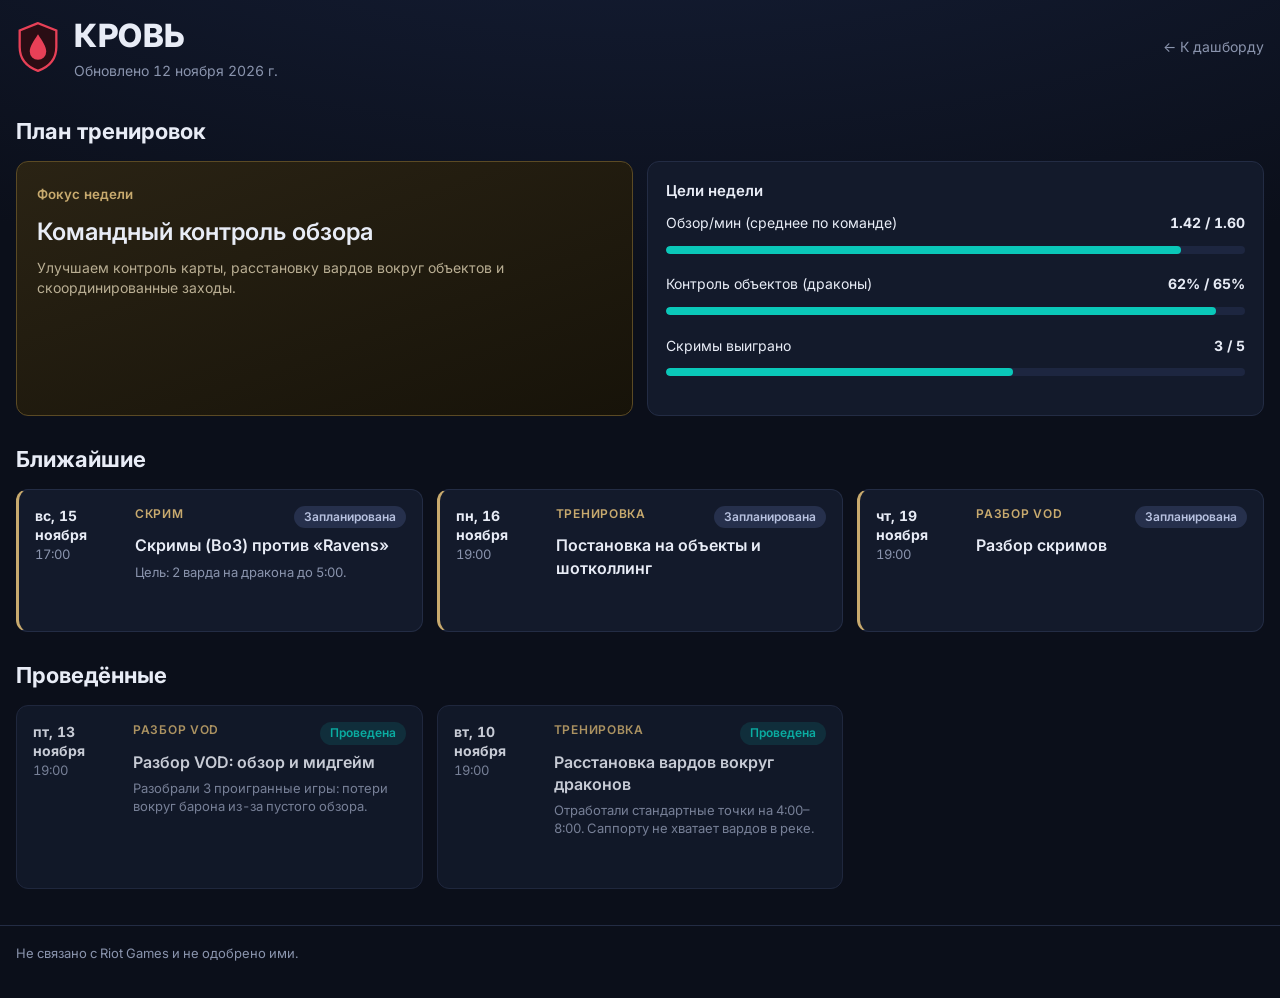
==== training.html @ 1b461cc7 "Дашборд команды КРОВЬ: макет, скрипт Riot API, план тренировок Co-Authored-By: Claude Sonnet 5.5 <no" ====
<!doctype html>
<html lang="ru">
<head>
  <meta charset="utf-8">
  <meta name="viewport" content="width=device-width, initial-scale=1">
  <title>КРОВЬ — план тренировок</title>
  <meta name="description" content="Полный план тренировок команды: цели, расписание, итоги.">
  <link rel="stylesheet" href="https://fonts.googleapis.com/css2?family=Inter:wght@400;500;600;700;800&display=swap">
  <link rel="stylesheet" href="style.css">
</head>
<body>
  <header class="top">
    <div class="wrap top-row">
      <div class="brand">
        <svg class="logo" viewBox="0 0 48 56" aria-hidden="true"><path d="M24 2 4 10v18c0 14 9 22 20 26 11-4 20-12 20-26V10z" fill="#2a0d14" stroke="#e84057" stroke-width="2.5"/><path d="M24 14c-5 8-9 13-9 19a9 9 0 0 0 18 0c0-6-4-11-9-19z" fill="#e84057"/></svg>
        <div><h1 id="teamName">КРОВЬ</h1><p class="sub" id="upd"></p></div>
      </div>
      <a class="back" href="index.html#training">← К дашборду</a>
    </div>
  </header>
  <main class="wrap">
    <h2>План тренировок</h2>
    <div class="training tp">
      <div class="focus" id="focus"></div>
      <div class="card"><h3>Цели недели</h3><div id="goals"></div></div>
    </div>
    <h2>Ближайшие</h2>
    <div class="sess" id="upcoming"></div>
    <h2>Проведённые</h2>
    <div class="sess" id="done"></div>
  </main>
  <footer class="wrap foot"><span class="muted">Не связано с Riot Games и не одобрено ими.</span><span class="chip" id="mockChip" hidden>Мок-данные</span></footer>
  <script src="training.js"></script>
</body>
</html>
---- style.css ----
:root{
  --bg:#0b0f1a; --card:#131a2b; --card2:#0f1626; --line:#232c44; --text:#e8ecf6; --muted:#8a94ad;
  --gold:#c8aa6e; --teal:#0ac8b9; --red:#e84057; --blue:#5b7bff;
  --r:12px;
}
*{box-sizing:border-box}
html{scroll-behavior:smooth;scroll-padding-top:64px}
body{margin:0;background:radial-gradient(1200px 500px at 50% -200px,#16203a,transparent),var(--bg);color:var(--text);font-family:Inter,system-ui,sans-serif;font-variant-numeric:tabular-nums;line-height:1.4}
.wrap{max-width:1280px;margin:0 auto;padding:0 16px}
h1,h2,h3{margin:0}
h2{font-size:22px;margin:28px 0 14px}
h3{font-size:15px;margin:0 0 12px;font-weight:600}
.muted{color:var(--muted);font-weight:400;font-size:13px}
.sub{margin:2px 0 0;color:var(--muted);font-size:14px}
.card{background:var(--card);border:1px solid var(--line);border-radius:var(--r);padding:18px}

/* header */
.top{border-bottom:0}
.navbar{position:sticky;top:0;z-index:20;background:rgba(11,15,26,.94);backdrop-filter:blur(8px);border-bottom:1px solid var(--line)}
.top-row{display:flex;align-items:center;justify-content:space-between;gap:16px;padding-top:14px;padding-bottom:8px;flex-wrap:wrap}
.brand{display:flex;align-items:center;gap:14px}
.logo{width:44px;height:52px}
h1{font-size:32px;font-weight:800;letter-spacing:.5px}
.rating{display:flex;align-items:center;gap:18px;background:var(--card);border:1px solid var(--line);border-radius:var(--r);padding:10px 18px}
.rating .rk{display:flex;align-items:center;gap:10px}
.rating small{display:block;color:var(--muted);font-size:12px}
.rating .big{font-size:22px;font-weight:700}
.rating .sep{width:1px;align-self:stretch;background:var(--line)}
.nav{display:flex;gap:26px;padding-bottom:0;overflow-x:auto}
.nav a{color:var(--muted);text-decoration:none;font-weight:500;padding:10px 2px;border-bottom:2px solid transparent;white-space:nowrap}
.nav a:hover{color:var(--text)}
.nav a.active{color:var(--gold);border-color:var(--gold)}

/* roster */
.roster{display:grid;grid-template-columns:repeat(5,1fr);gap:14px}
.pcard{background:var(--card);border:1px solid var(--line);border-radius:var(--r);padding:14px;cursor:pointer;transition:border-color .15s,transform .15s}
.pcard:hover{border-color:#3a4668}
.pcard.sel{border-color:var(--gold);box-shadow:0 0 0 1px var(--gold) inset}
.role{display:flex;align-items:center;gap:8px;color:var(--muted);font-size:12px;letter-spacing:.08em;text-transform:uppercase;font-weight:600;margin-bottom:10px}
.who{display:flex;gap:10px;align-items:center}
.av{width:52px;height:52px;border-radius:10px;background:#1b2440;object-fit:cover;flex:none;border:1px solid var(--line)}
.who b{display:block;font-size:16px;word-break:break-all}
.who b a{color:inherit;text-decoration:none}
.who b a:hover{text-decoration:underline}
.rank{display:flex;align-items:center;gap:6px;font-size:12px;color:var(--text)}
.wr{font-size:12px;color:var(--muted);margin-top:4px}
.mini{display:grid;grid-template-columns:repeat(3,1fr);gap:4px;margin:12px 0;text-align:center}
.mini small{display:block;color:var(--muted);font-size:11px}
.mini b{font-size:16px}
.formrow{display:flex;align-items:center;gap:12px}
.ring{position:relative;width:60px;height:60px;flex:none}
.ring svg{transform:rotate(-90deg)}
.ring span{position:absolute;inset:0;display:grid;place-items:center;font-size:20px;font-weight:700}
.formrow small{display:block;color:var(--muted);font-size:12px}
.up{color:var(--teal)} .down{color:var(--red)}
.lp{display:flex;justify-content:space-between;font-size:11px;color:var(--muted);margin-top:12px}
.lp b{font-size:12px}
.spark{width:100%;height:44px;display:block;margin-top:4px;border-radius:6px;background:var(--card2)}

/* layout */
.two{display:grid;grid-template-columns:1.6fr 1fr;gap:14px;margin-top:14px}
.two.eq{grid-template-columns:1fr 1fr;margin-top:0}
.two .card h2{margin:0 0 12px;font-size:20px}
.table-wrap{overflow-x:auto}
table{width:100%;border-collapse:collapse;font-size:14px}
th{color:var(--muted);font-weight:500;text-align:left;font-size:12px;padding:6px 8px}
td{padding:7px 8px;border-top:1px solid var(--line);white-space:nowrap}
td.num,th.num{text-align:right}
.idx{display:inline-grid;place-items:center;width:22px;height:22px;border-radius:5px;font-size:12px;font-weight:700}
.i1{background:#7a6230;color:#f6d98e}.i2{background:#4b5366;color:#dfe5f3}.i3{background:#6b4527;color:#f0b98a}
.cell{display:flex;align-items:center;gap:8px}
.cell img{width:26px;height:26px;border-radius:6px;background:#1b2440}
.bar{display:inline-block;vertical-align:middle;width:110px;height:8px;border-radius:5px;background:#1d2640;overflow:hidden}
.bar i{display:block;height:100%;border-radius:5px;background:var(--teal)}
.bar.gold i{background:var(--gold)}
.bar.red i{background:var(--red)}
.barcell{display:flex;align-items:center;gap:8px}
.best{display:flex;align-items:center;justify-content:space-between;gap:10px;background:var(--card2);border-radius:10px;padding:10px 12px;margin-bottom:8px}
.best .l{display:flex;align-items:center;gap:10px;color:var(--muted);font-size:14px}
.best .r{display:flex;align-items:center;gap:8px;font-weight:600}
.best img{width:28px;height:28px;border-radius:6px}

/* tabs */
.tabs{display:flex;gap:4px;margin-bottom:14px;overflow-x:auto;background:var(--card2);padding:4px;border-radius:10px}
.tabs button{flex:1;background:none;border:0;color:var(--muted);padding:8px 10px;border-radius:7px;cursor:pointer;font:inherit;font-size:13px;white-space:nowrap}
.tabs button.on{background:#2a3350;color:var(--text)}

/* stats */
.stats{display:grid;grid-template-columns:1.3fr 1fr;gap:28px}
.tiles{display:grid;grid-template-columns:repeat(4,1fr);gap:10px;margin-bottom:18px}
.tile{background:var(--card2);border:1px solid var(--line);border-radius:10px;padding:12px}
.tile small{display:block;color:var(--muted);font-size:12px}
.tile b{font-size:22px}
.form{display:flex;gap:5px;flex-wrap:wrap}
.form span{width:26px;height:26px;border-radius:6px;display:grid;place-items:center;font-size:12px;font-weight:700}
.form .W{background:rgba(10,200,185,.18);color:var(--teal);border:1px solid rgba(10,200,185,.5)}
.form .L{background:rgba(232,64,87,.18);color:var(--red);border:1px solid rgba(232,64,87,.5)}
.obj{display:grid;grid-template-columns:90px 1fr 44px;gap:10px;align-items:center;margin-bottom:12px;font-size:14px}
.obj .bar{width:100%}

/* insights */
.insights{display:grid;grid-template-columns:repeat(4,1fr);gap:14px}
.ins{background:var(--card);border:1px solid var(--line);border-left:3px solid var(--muted);border-radius:var(--r);padding:14px;display:flex;gap:12px}
.ins.good{border-left-color:var(--teal);background:linear-gradient(90deg,rgba(10,200,185,.08),var(--card))}
.ins.bad{border-left-color:var(--red);background:linear-gradient(90deg,rgba(232,64,87,.08),var(--card))}
.ins svg{flex:none;width:22px;height:22px;margin-top:2px}
.ins.good svg{color:var(--teal)}.ins.bad svg{color:var(--red)}.ins.neutral svg{color:var(--muted)}
.ins b{display:block;font-size:14px;margin-bottom:4px}
.ins p{margin:0;font-size:13px;color:var(--muted)}

/* training */
.training{display:grid;grid-template-columns:.8fr 2fr 1fr;gap:14px}
#sessions td:nth-child(3){white-space:normal;min-width:160px}
.focus{border:1px solid #5b4a24;background:linear-gradient(160deg,#2a2314,#171309);border-radius:var(--r);padding:20px}
.focus small{color:var(--gold);font-weight:600}
.focus h3{font-size:24px;margin:10px 0}
.focus p{margin:0;color:#b9ae93;font-size:14px}
.avs{display:flex}
.avs img{width:24px;height:24px;border-radius:50%;border:2px solid var(--card);margin-left:-6px;background:#1b2440}
.avs img:first-child{margin-left:0}
.status{padding:3px 10px;border-radius:999px;font-size:12px;font-weight:600}
.status.done{background:rgba(10,200,185,.15);color:var(--teal)}
.status.planned{background:#26304c;color:#b8c2e0}
.goal{margin-bottom:16px;font-size:14px}
.goal .row{display:flex;justify-content:space-between;margin-bottom:6px}
.goal .bar{width:100%}

.foot{display:flex;align-items:center;justify-content:space-between;gap:12px;flex-wrap:wrap;margin:36px auto;padding-top:18px;border-top:1px solid var(--line);font-size:14px}
.foot a{color:var(--text);text-decoration:none;display:flex;gap:8px;align-items:center}
.chip{border:1px solid var(--line);border-radius:8px;padding:6px 12px;color:var(--muted);font-size:13px}

@media (max-width:1100px){
  .roster{grid-template-columns:repeat(3,1fr)}
  .insights{grid-template-columns:repeat(2,1fr)}
  .training{grid-template-columns:1fr 1fr}
  .focus{grid-column:1/-1}
}
@media (max-width:860px){
  .two,.two.eq,.stats{grid-template-columns:1fr}
  .stats{gap:18px}
}
@media (max-width:640px){
  h1{font-size:26px}
  .roster{display:flex;overflow-x:auto;scroll-snap-type:x mandatory;gap:12px;margin:0 -16px;padding:0 16px 8px}
  .pcard{flex:0 0 78%;scroll-snap-align:start}
  .tiles{grid-template-columns:repeat(2,1fr)}
  .insights,.training{grid-template-columns:1fr}
  .rating{width:100%;justify-content:space-between;gap:10px;padding:10px 12px}
  .rating .big{font-size:18px}
  .bar{width:70px}
  .foot{flex-direction:column;align-items:flex-start}
}

.two>*,.stats>*,.training>*{min-width:0}

/* training page */
.back{color:var(--muted);text-decoration:none;font-size:14px}
.back:hover{color:var(--text)}
.training.tp{grid-template-columns:1fr 1fr}
.sess{display:grid;grid-template-columns:repeat(auto-fill,minmax(320px,1fr));gap:14px}
.scard{display:flex;gap:14px;background:var(--card);border:1px solid var(--line);border-radius:var(--r);padding:16px}
.scard.planned{border-left:3px solid var(--gold)}
.scard.done{opacity:.85}
.sdate{flex:none;width:86px;font-size:13px;color:var(--muted)}
.sdate b{display:block;color:var(--text);font-size:14px}
.sbody{flex:1;min-width:0}
.shead{display:flex;justify-content:space-between;gap:8px;margin-bottom:6px}
.stype{color:var(--gold);font-size:12px;font-weight:600;text-transform:uppercase;letter-spacing:.06em}
.sbody h3{font-size:16px;margin-bottom:6px}
.sbody p{margin:0 0 10px;color:var(--muted);font-size:13px}
.seeall{display:inline-block;margin-top:12px;color:var(--gold);text-decoration:none;font-size:14px}
@media (max-width:860px){.training.tp{grid-template-columns:1fr}}

.spark.empty{display:grid;place-items:center;color:var(--muted);font-size:11px}
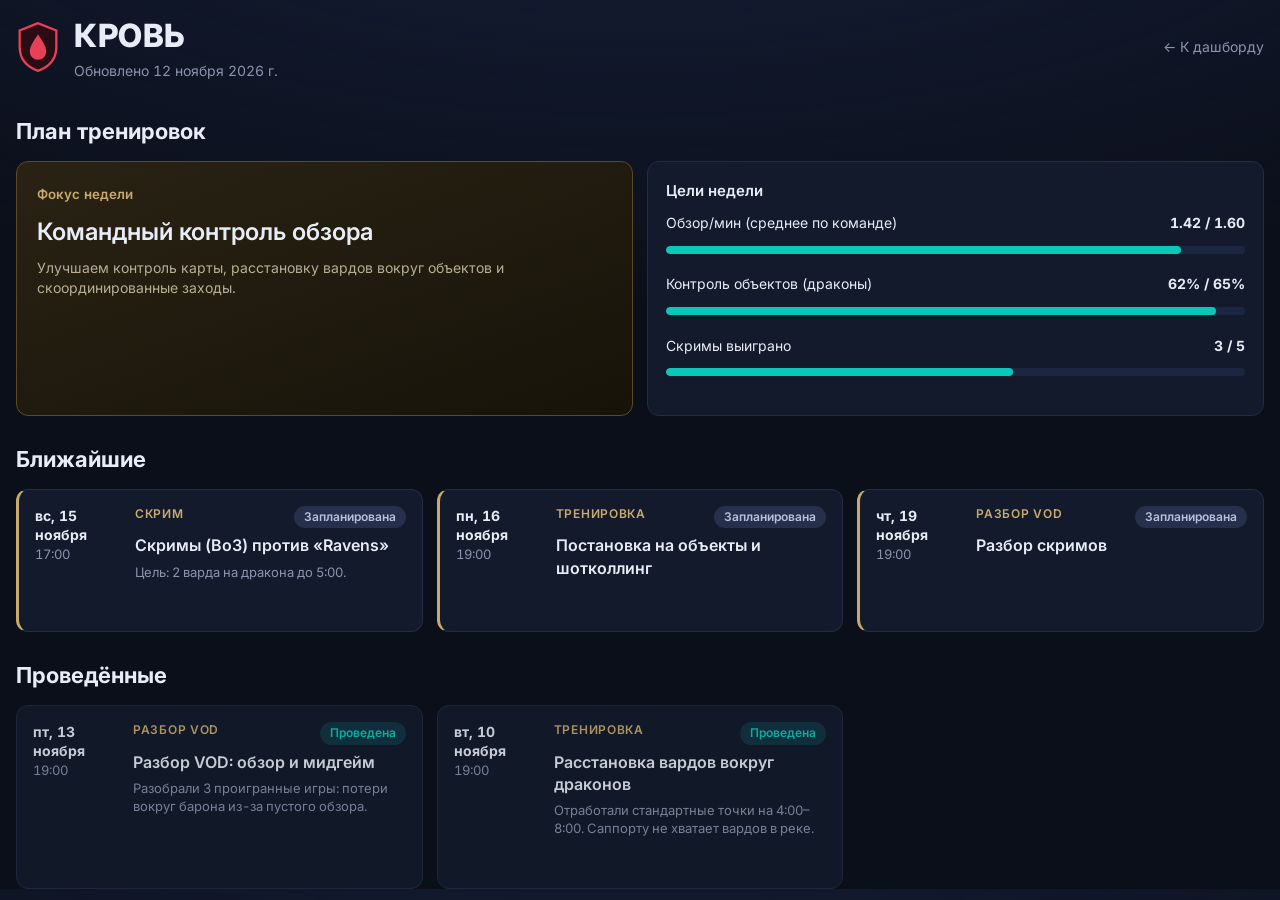
==== commit 51f30dee: "Убран подвал со страниц Co-Authored-By: Claude Sonnet 5.5 <noreply@anthropic.com>" ====
--- a/training.html
+++ b/training.html
@@ -29,7 +29,6 @@
     <h2>Проведённые</h2>
     <div class="sess" id="done"></div>
   </main>
-  <footer class="wrap foot"><span class="muted">Не связано с Riot Games и не одобрено ими.</span><span class="chip" id="mockChip" hidden>Мок-данные</span></footer>
   <script src="training.js"></script>
 </body>
 </html>
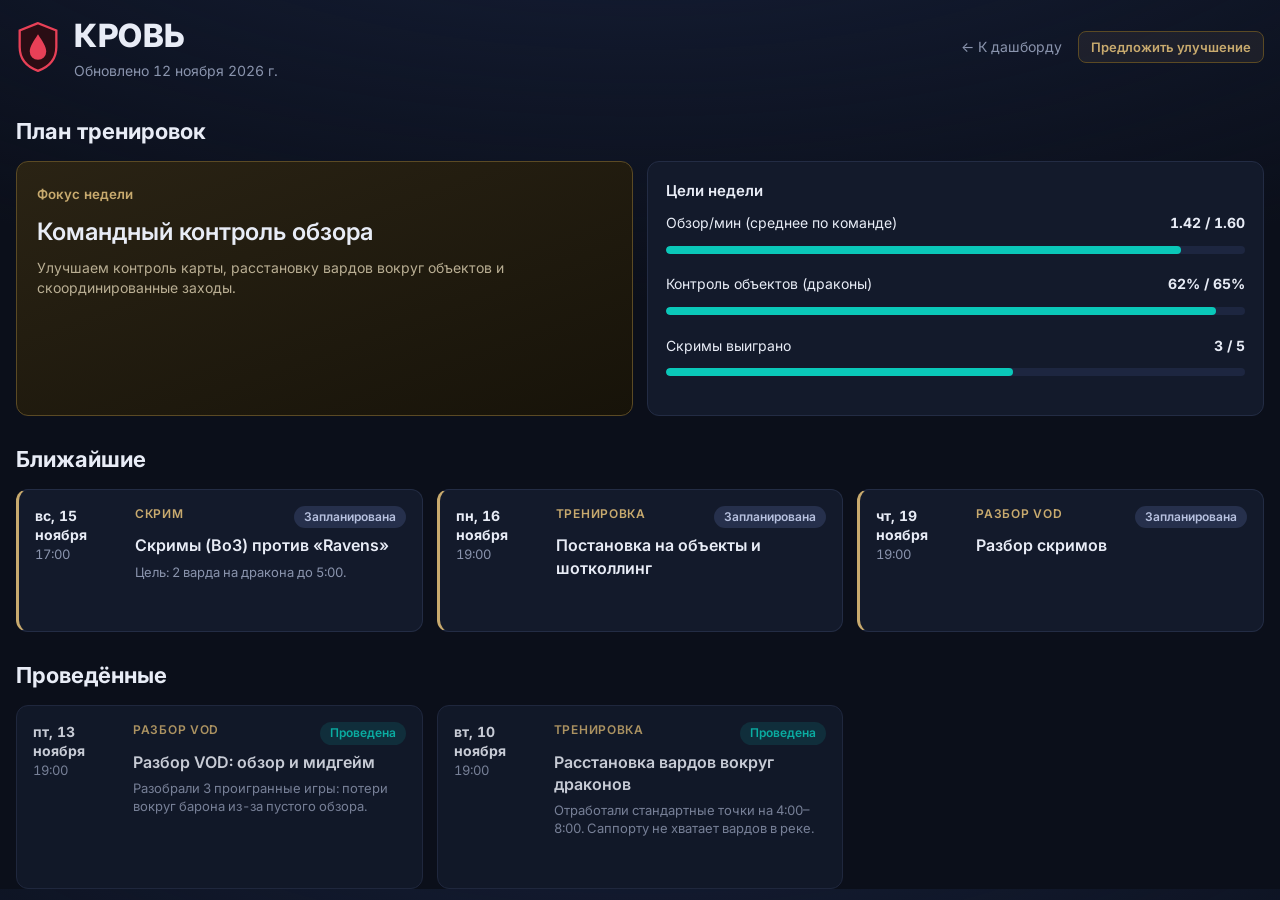
==== commit 326753dc: "Ссылка «Предложить улучшение» на форму предложений Co-Authored-By: Claude Sonnet 5.5 <noreply@anthro" ====
--- a/training.html
+++ b/training.html
@@ -15,7 +15,7 @@
         <svg class="logo" viewBox="0 0 48 56" aria-hidden="true"><path d="M24 2 4 10v18c0 14 9 22 20 26 11-4 20-12 20-26V10z" fill="#2a0d14" stroke="#e84057" stroke-width="2.5"/><path d="M24 14c-5 8-9 13-9 19a9 9 0 0 0 18 0c0-6-4-11-9-19z" fill="#e84057"/></svg>
         <div><h1 id="teamName">КРОВЬ</h1><p class="sub" id="upd"></p></div>
       </div>
-      <a class="back" href="index.html#training">← К дашборду</a>
+      <div class="toplinks"><a class="back" href="index.html#training">← К дашборду</a><a class="cta" href="https://docs.google.com/forms/d/e/1FAIpQLSdPCbQIXbLGoPQH2pjnCEnYtO3VKyBLyV8HiTt50E5QpP1sCw/viewform" target="_blank" rel="noopener">Предложить улучшение</a></div>
     </div>
   </header>
   <main class="wrap">
--- a/style.css
+++ b/style.css
@@ -172,3 +172,11 @@
 @media (max-width:860px){.training.tp{grid-template-columns:1fr}}
 
 .spark.empty{display:grid;place-items:center;color:var(--muted);font-size:11px}
+
+/* ссылка на форму предложений */
+.navrow{display:flex;align-items:center;justify-content:space-between;gap:16px}
+.navrow .nav{min-width:0;flex:1}
+.cta{flex:none;color:var(--gold);border:1px solid #5b4a24;border-radius:8px;padding:6px 12px;font-size:13px;font-weight:600;text-decoration:none;white-space:nowrap;background:rgba(200,170,110,.08)}
+.cta:hover{background:rgba(200,170,110,.18)}
+.toplinks{display:flex;align-items:center;gap:16px}
+@media (max-width:640px){.cta .long{display:none}.toplinks{gap:10px}}
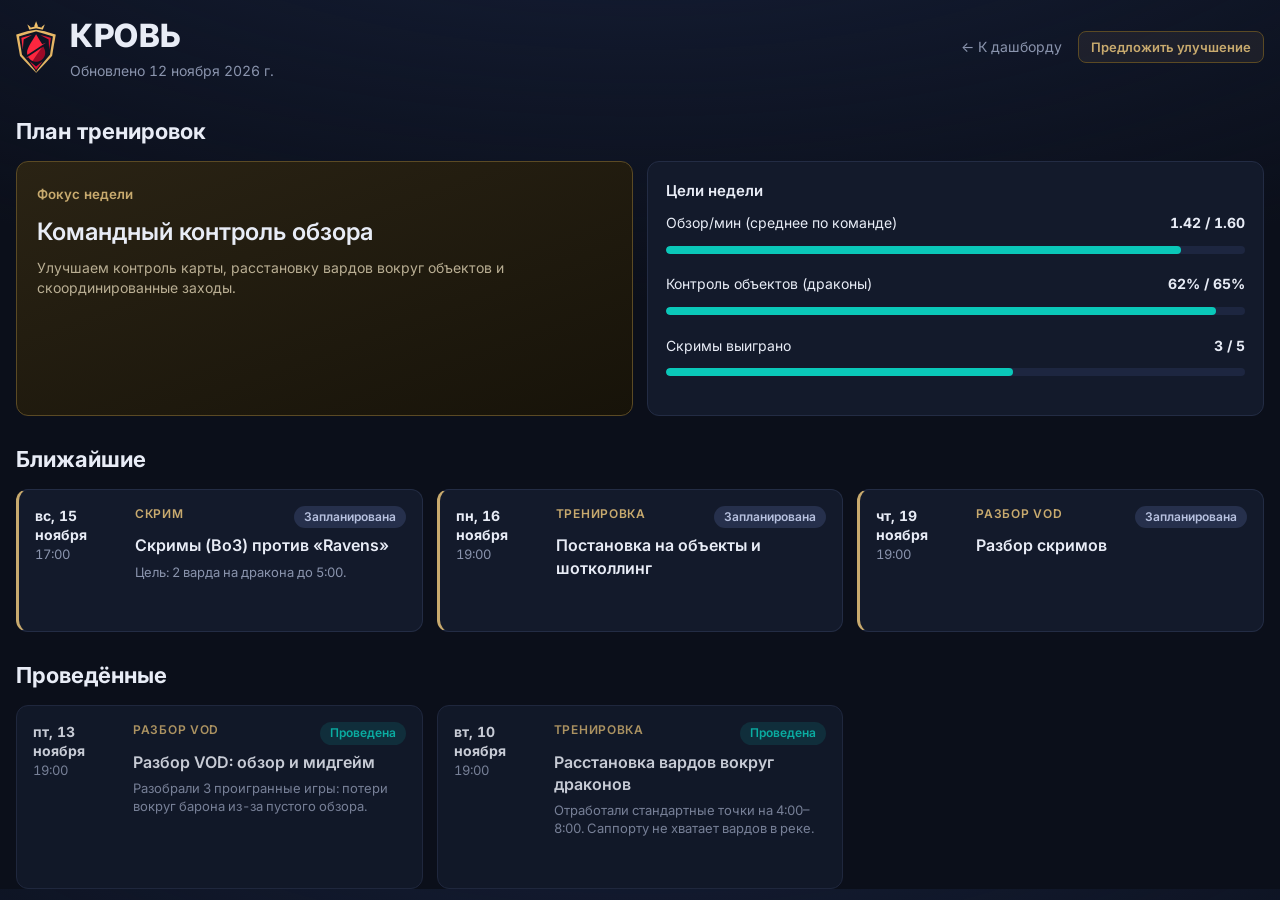
==== commit 2dcdc789: "Логотип, фавикон и превью для шаринга Co-Authored-By: Claude Sonnet 5.5 <noreply@anthropic.com>" ====
--- a/training.html
+++ b/training.html
@@ -5,6 +5,23 @@
   <meta name="viewport" content="width=device-width, initial-scale=1">
   <title>КРОВЬ — план тренировок</title>
   <meta name="description" content="Полный план тренировок команды: цели, расписание, итоги.">
+    <meta name="theme-color" content="#0b0f1a">
+  <link rel="icon" href="assets/favicon.ico" sizes="any">
+  <link rel="icon" type="image/png" sizes="32x32" href="assets/favicon-32.png">
+  <link rel="icon" type="image/png" sizes="16x16" href="assets/favicon-16.png">
+  <link rel="apple-touch-icon" href="assets/apple-touch-icon.png">
+  <meta property="og:type" content="website">
+  <meta property="og:site_name" content="КРОВЬ">
+  <meta property="og:title" content="КРОВЬ — план тренировок">
+  <meta property="og:description" content="Цели, расписание и итоги тренировок команды.">
+  <meta property="og:url" content="https://ilyatseitlin.github.io/lol-dashboard/training.html">
+  <meta property="og:image" content="https://ilyatseitlin.github.io/lol-dashboard/assets/og.png">
+  <meta property="og:image:width" content="1200">
+  <meta property="og:image:height" content="630">
+  <meta name="twitter:card" content="summary_large_image">
+  <meta name="twitter:title" content="КРОВЬ — план тренировок">
+  <meta name="twitter:description" content="Цели, расписание и итоги тренировок команды.">
+  <meta name="twitter:image" content="https://ilyatseitlin.github.io/lol-dashboard/assets/og.png">
   <link rel="stylesheet" href="https://fonts.googleapis.com/css2?family=Inter:wght@400;500;600;700;800&display=swap">
   <link rel="stylesheet" href="style.css">
 </head>
@@ -12,7 +29,7 @@
   <header class="top">
     <div class="wrap top-row">
       <div class="brand">
-        <svg class="logo" viewBox="0 0 48 56" aria-hidden="true"><path d="M24 2 4 10v18c0 14 9 22 20 26 11-4 20-12 20-26V10z" fill="#2a0d14" stroke="#e84057" stroke-width="2.5"/><path d="M24 14c-5 8-9 13-9 19a9 9 0 0 0 18 0c0-6-4-11-9-19z" fill="#e84057"/></svg>
+        <img class="logo" src="assets/logo.png" alt="КРОВЬ" width="40" height="52">
         <div><h1 id="teamName">КРОВЬ</h1><p class="sub" id="upd"></p></div>
       </div>
       <div class="toplinks"><a class="back" href="index.html#training">← К дашборду</a><a class="cta" href="https://docs.google.com/forms/d/e/1FAIpQLSdPCbQIXbLGoPQH2pjnCEnYtO3VKyBLyV8HiTt50E5QpP1sCw/viewform" target="_blank" rel="noopener">Предложить улучшение</a></div>
--- a/style.css
+++ b/style.css
@@ -19,7 +19,7 @@
 .navbar{position:sticky;top:0;z-index:20;background:rgba(11,15,26,.94);backdrop-filter:blur(8px);border-bottom:1px solid var(--line)}
 .top-row{display:flex;align-items:center;justify-content:space-between;gap:16px;padding-top:14px;padding-bottom:8px;flex-wrap:wrap}
 .brand{display:flex;align-items:center;gap:14px}
-.logo{width:44px;height:52px}
+.logo{width:auto;height:52px}
 h1{font-size:32px;font-weight:800;letter-spacing:.5px}
 .rating{display:flex;align-items:center;gap:18px;background:var(--card);border:1px solid var(--line);border-radius:var(--r);padding:10px 18px}
 .rating .rk{display:flex;align-items:center;gap:10px}
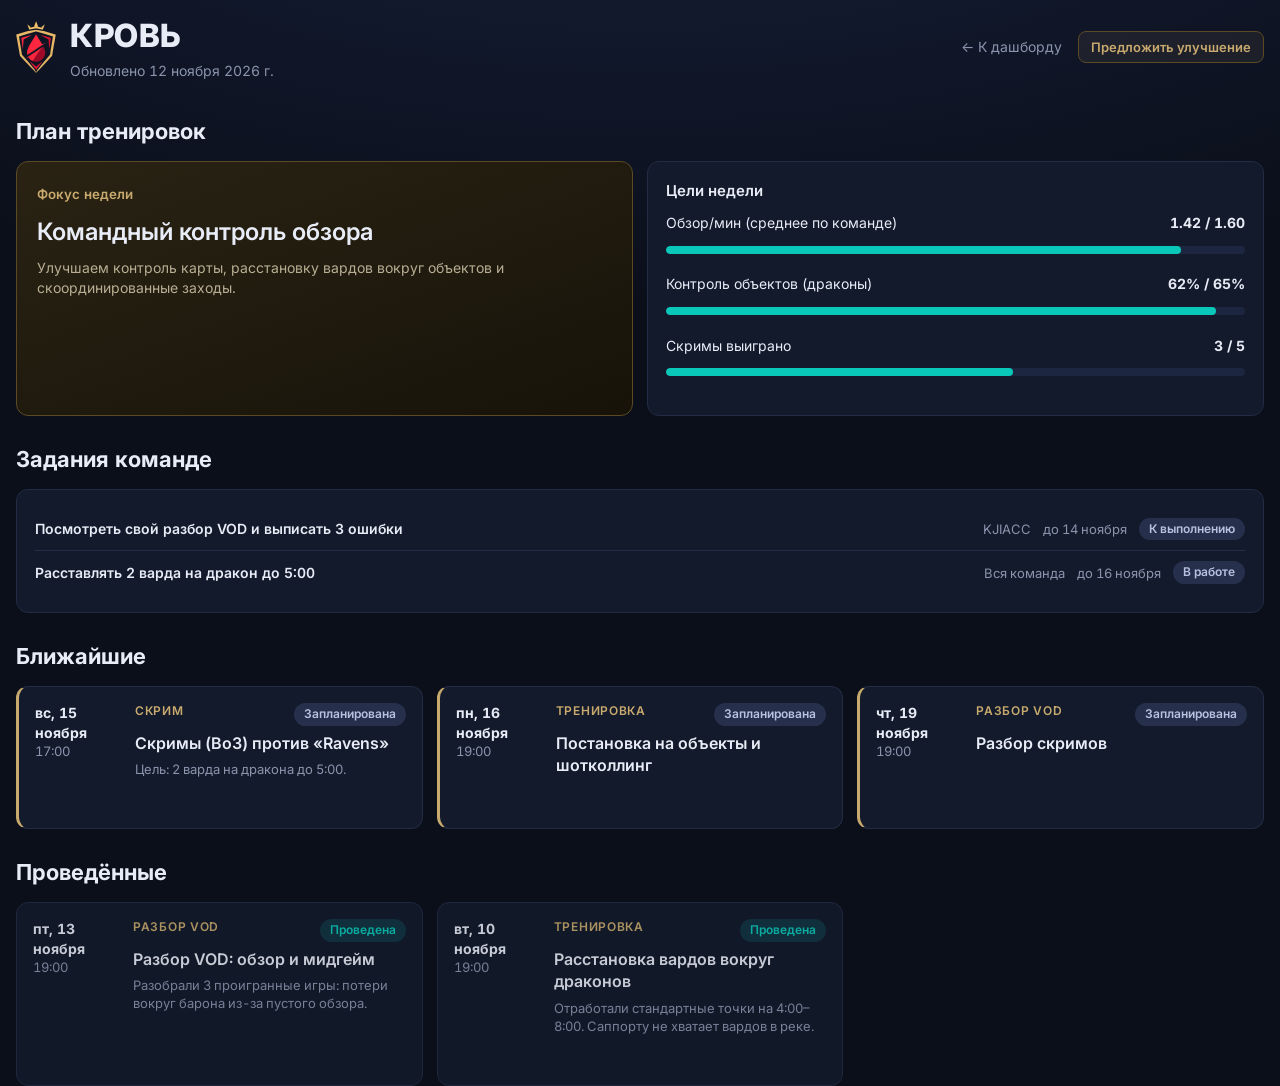
==== commit f33512ca: "Блок «Задания команде» на сайте Co-Authored-By: Claude Sonnet 5.5 <noreply@anthropic.com>" ====
--- a/training.html
+++ b/training.html
@@ -41,6 +41,7 @@
       <div class="focus" id="focus"></div>
       <div class="card"><h3>Цели недели</h3><div id="goals"></div></div>
     </div>
+    <div id="tasksSection" hidden><h2>Задания команде</h2><div class="card" id="tasks"></div></div>
     <h2>Ближайшие</h2>
     <div class="sess" id="upcoming"></div>
     <h2>Проведённые</h2>
--- a/style.css
+++ b/style.css
@@ -180,3 +180,12 @@
 .cta:hover{background:rgba(200,170,110,.18)}
 .toplinks{display:flex;align-items:center;gap:16px}
 @media (max-width:640px){.cta .long{display:none}.toplinks{gap:10px}}
+
+/* задания команде */
+.tasks-card{margin-top:14px}
+.trow{display:flex;justify-content:space-between;align-items:center;gap:12px;padding:10px 0;border-top:1px solid var(--line)}
+.trow:first-child{border-top:0}
+.trow.done{opacity:.6}
+.tmain{min-width:0}.tmain b{display:block;font-size:14px;font-weight:600}.tmain .muted{display:block}
+.tmeta{display:flex;align-items:center;gap:12px;flex:none;color:var(--muted);font-size:13px;flex-wrap:wrap;justify-content:flex-end}
+@media (max-width:640px){.trow{flex-direction:column;align-items:flex-start}.tmeta{justify-content:flex-start}}
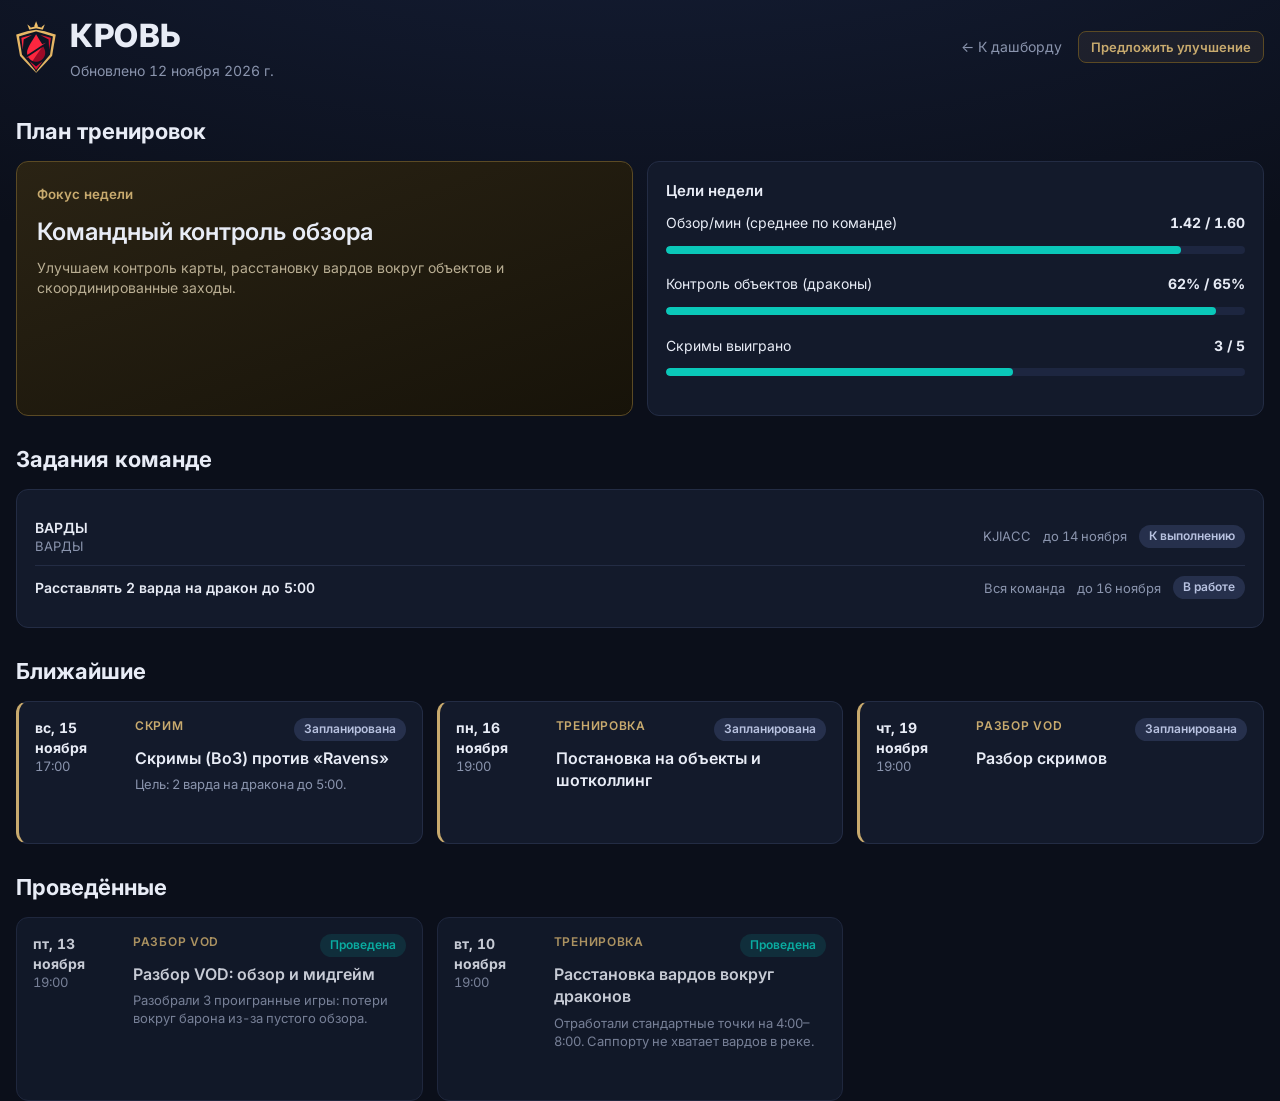
==== commit 74dc15ef: "Адреса превью и шаринга: lol.tseitl.in Co-Authored-By: Claude Sonnet 5.5 <noreply@anthropic.com>" ====
--- a/training.html
+++ b/training.html
@@ -14,14 +14,14 @@
   <meta property="og:site_name" content="КРОВЬ">
   <meta property="og:title" content="КРОВЬ — план тренировок">
   <meta property="og:description" content="Цели, расписание и итоги тренировок команды.">
-  <meta property="og:url" content="https://ilyatseitlin.github.io/lol-dashboard/training.html">
-  <meta property="og:image" content="https://ilyatseitlin.github.io/lol-dashboard/assets/og.png">
+  <meta property="og:url" content="https://lol.tseitl.in/training.html">
+  <meta property="og:image" content="https://lol.tseitl.in/assets/og.png">
   <meta property="og:image:width" content="1200">
   <meta property="og:image:height" content="630">
   <meta name="twitter:card" content="summary_large_image">
   <meta name="twitter:title" content="КРОВЬ — план тренировок">
   <meta name="twitter:description" content="Цели, расписание и итоги тренировок команды.">
-  <meta name="twitter:image" content="https://ilyatseitlin.github.io/lol-dashboard/assets/og.png">
+  <meta name="twitter:image" content="https://lol.tseitl.in/assets/og.png">
   <link rel="stylesheet" href="https://fonts.googleapis.com/css2?family=Inter:wght@400;500;600;700;800&display=swap">
   <link rel="stylesheet" href="style.css">
 </head>
